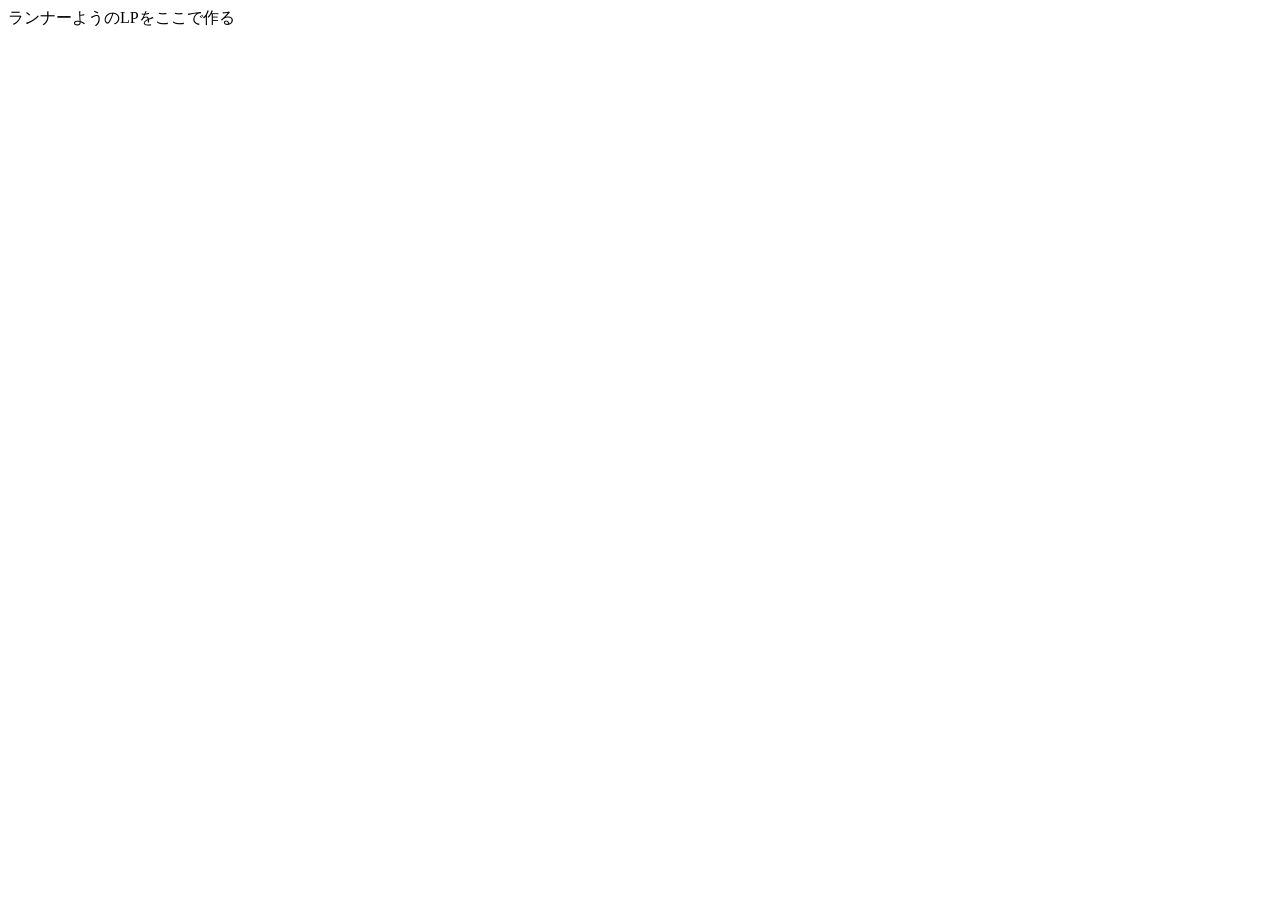
==== runner/normal/index.html @ cf2f813e "とりあえずLPをアップするためのpush" ====
<!DOCTYPE html>
<html lang="en">
<head>
    <meta charset="UTF-8">
    <meta name="viewport" content="width=device-width, initial-scale=1.0">
    <title>Document</title>
</head>
<body>
    ランナーようのLPをここで作る
</body>
</html>
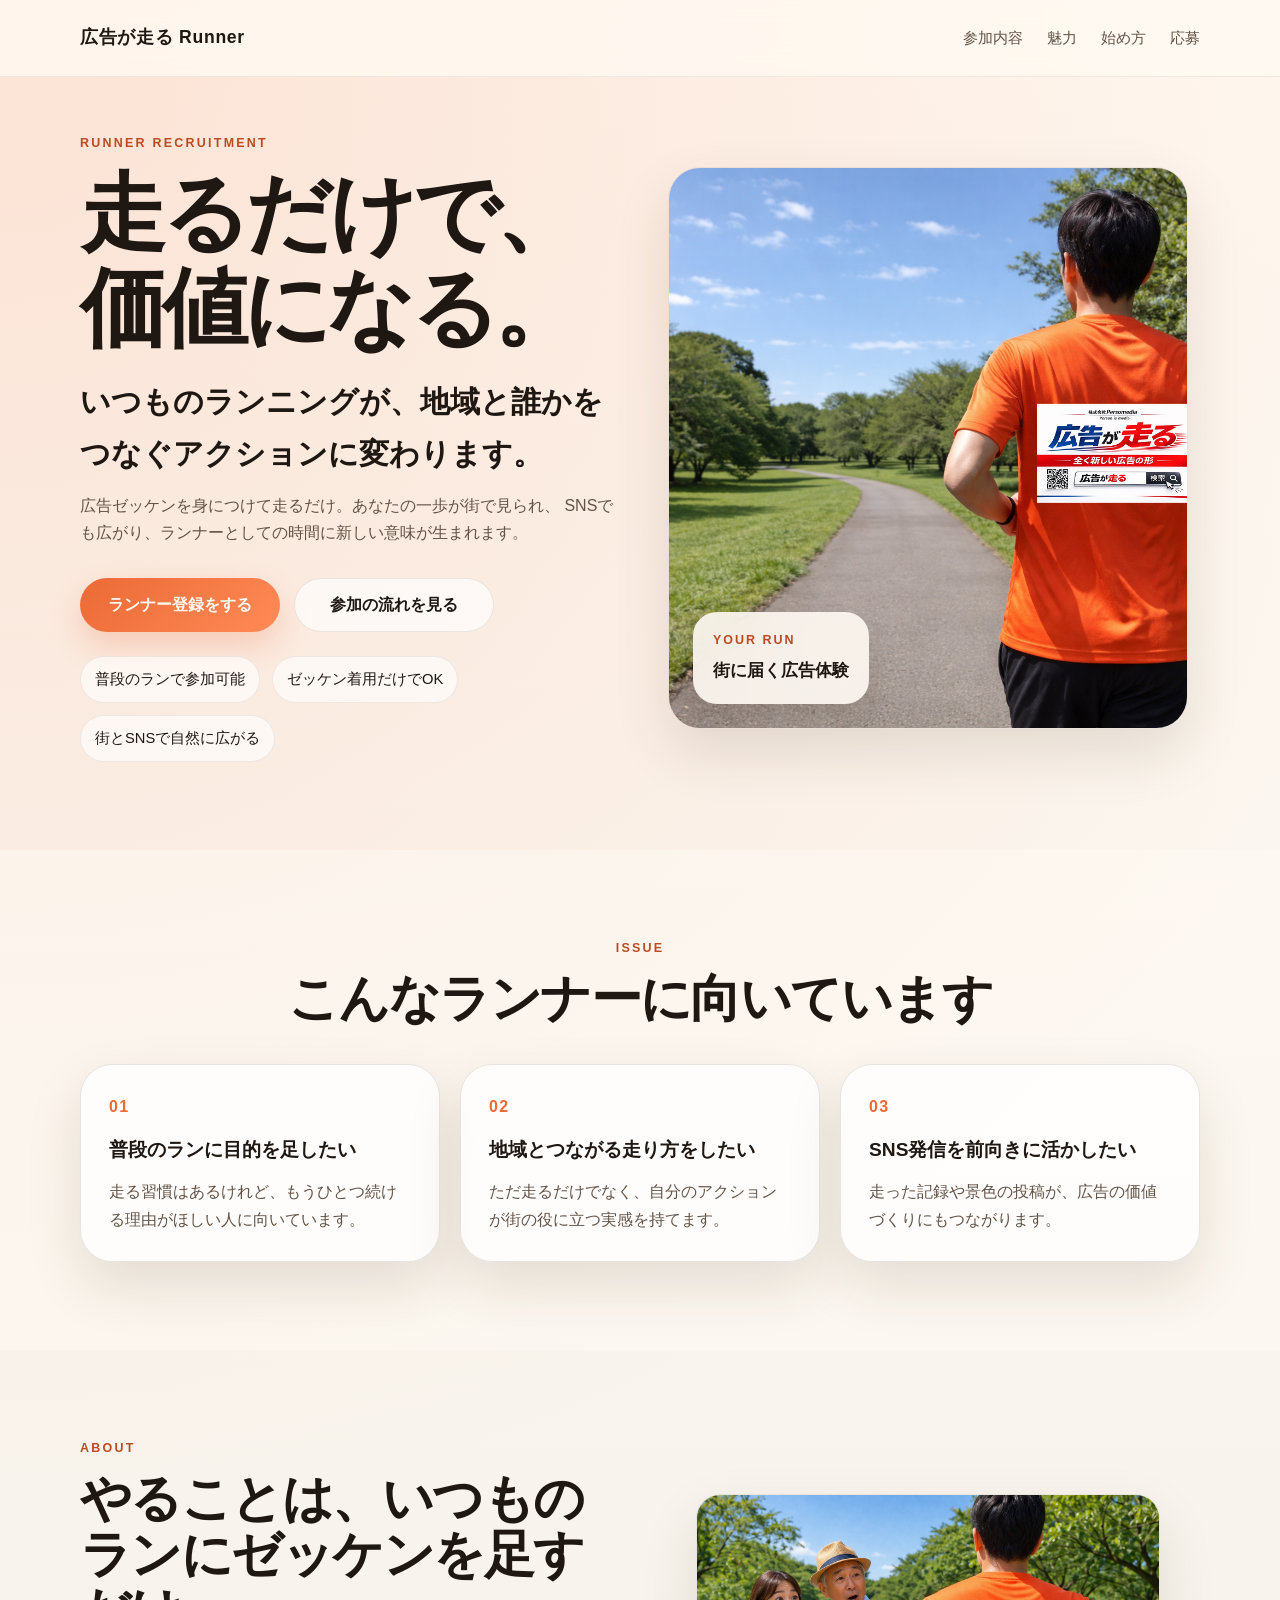
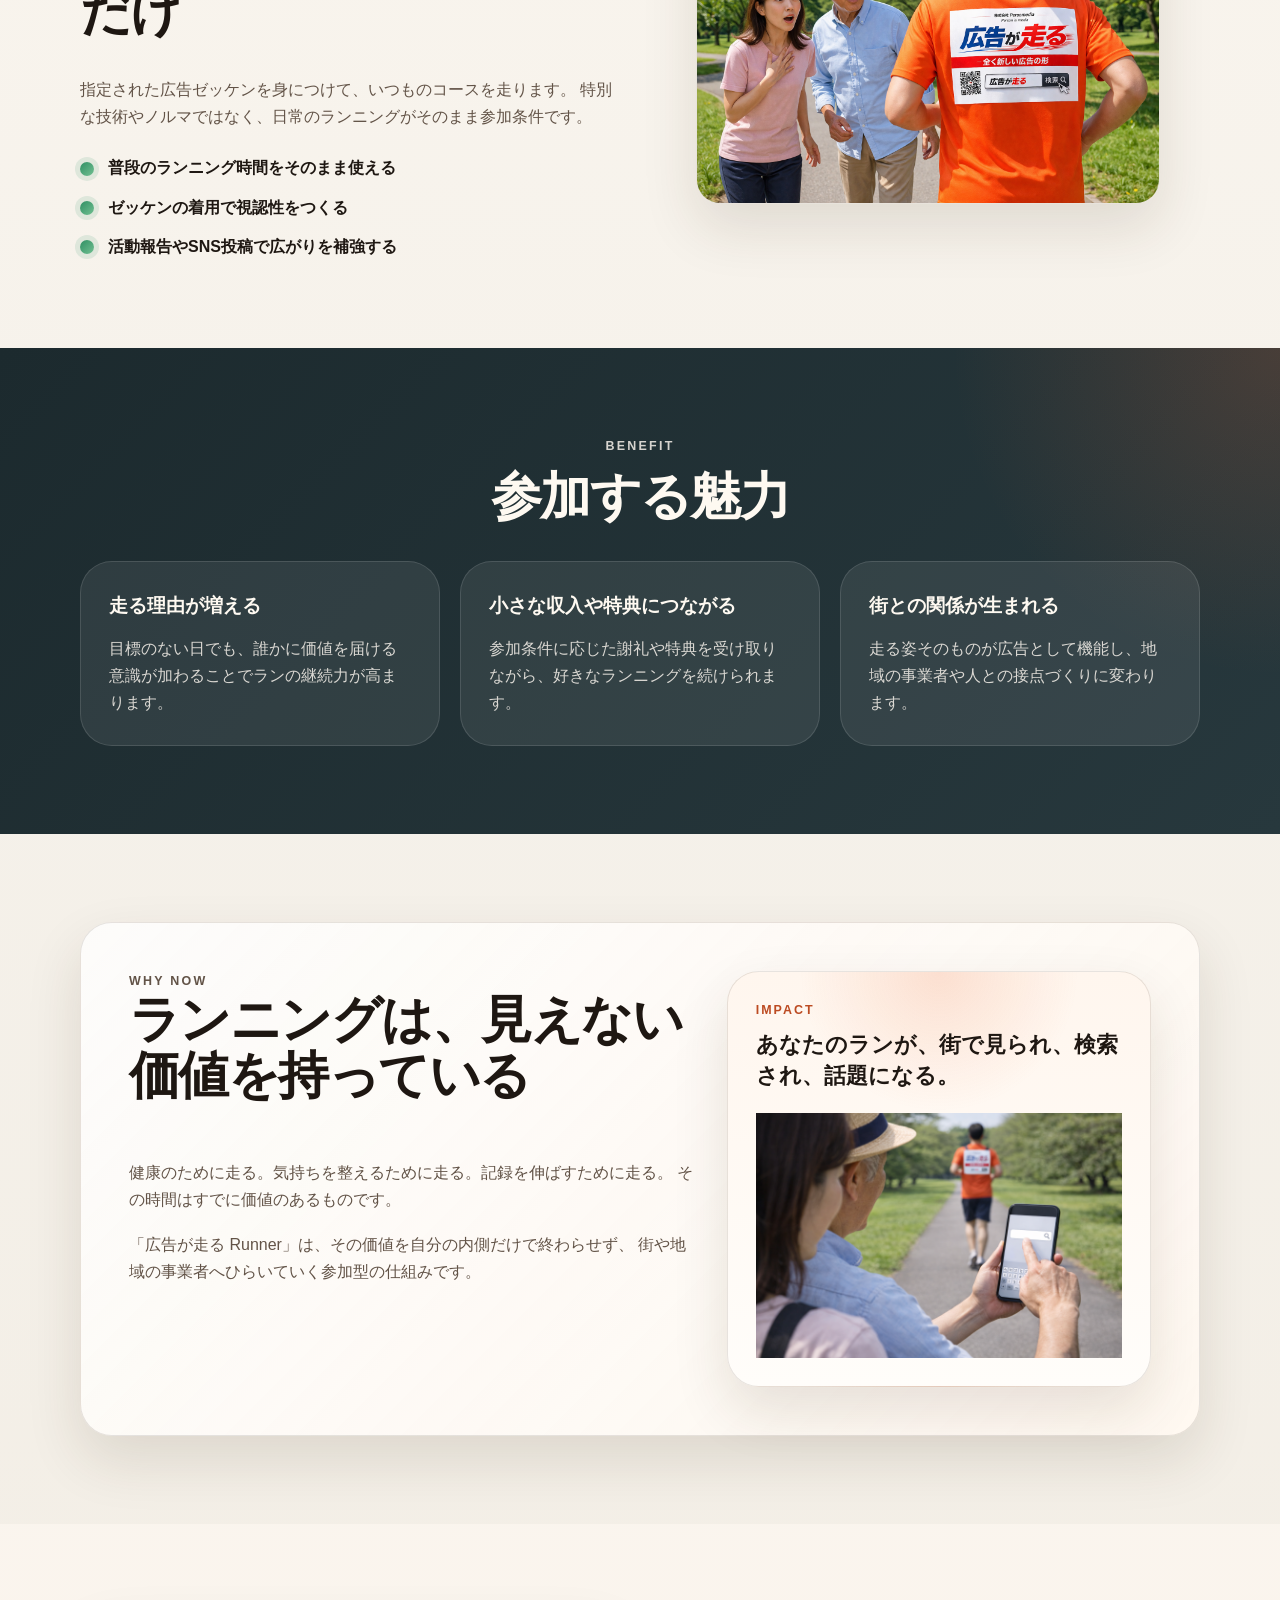
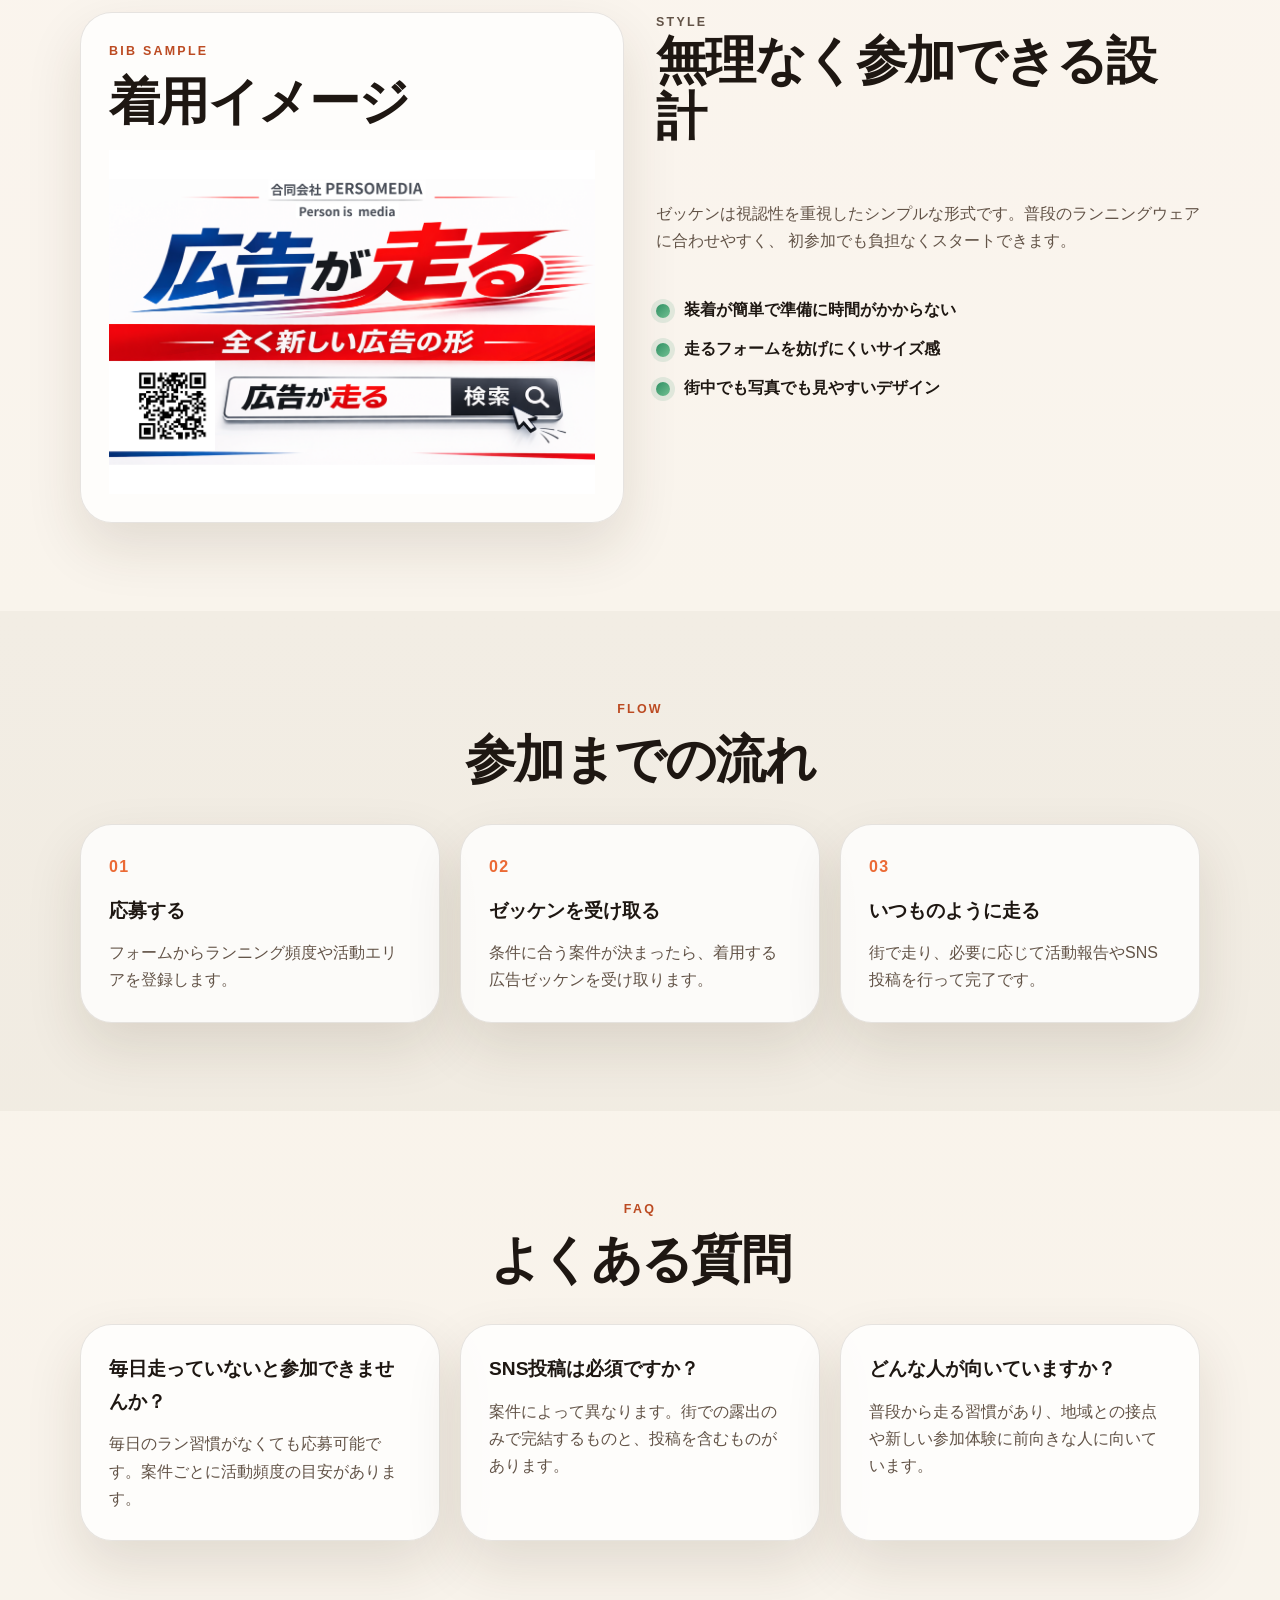
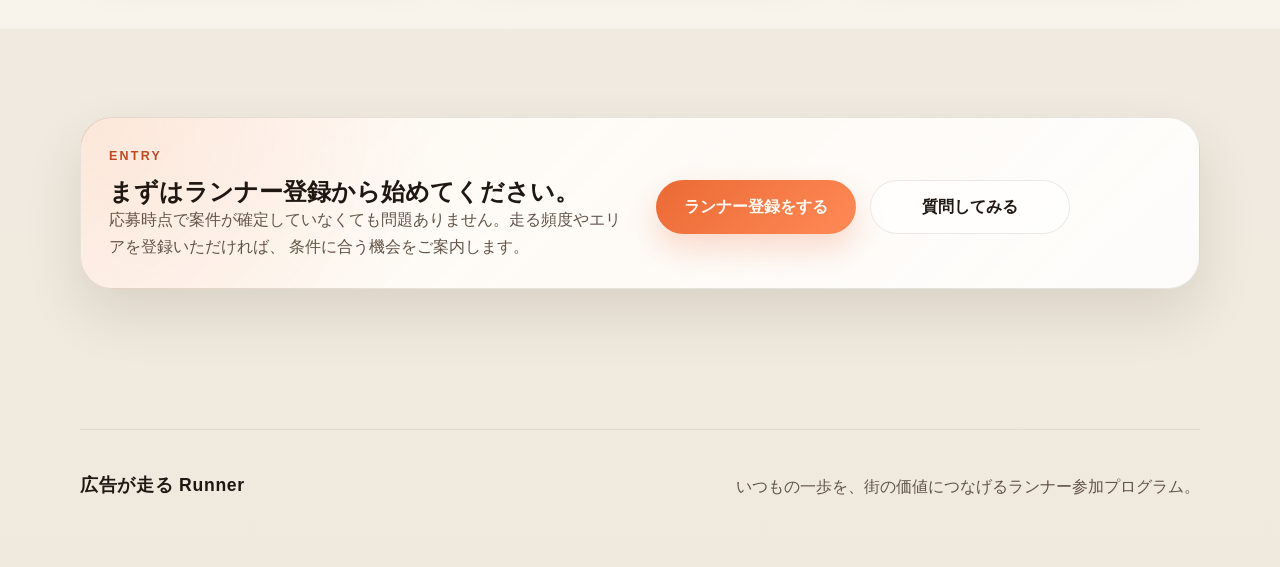
==== commit 8b822c49: "update" ====
--- a/runner/normal/index.html
+++ b/runner/normal/index.html
@@ -1,11 +1,278 @@
 <!DOCTYPE html>
-<html lang="en">
-<head>
-    <meta charset="UTF-8">
-    <meta name="viewport" content="width=device-width, initial-scale=1.0">
-    <title>Document</title>
-</head>
-<body>
-    ランナーようのLPをここで作る
-</body>
-</html>+<html lang="ja">
+  <head>
+    <meta charset="UTF-8" />
+    <meta name="robots" content="noindex" />
+    <meta name="viewport" content="width=device-width, initial-scale=1.0" />
+    <title>広告が走る Runner | 走るだけで価値になる</title>
+    <meta
+      name="description"
+      content="いつものランニングに広告価値をのせる、ランナー向け参加LP。ゼッケンをつけて走り、街とSNSで価値を届ける新しい参加スタイルです。"
+    />
+    <link rel="stylesheet" href="style.css" />
+  </head>
+  <body>
+    <header class="site-header">
+      <div class="container header-inner">
+        <a class="brand" href="#top">広告が走る Runner</a>
+        <nav class="header-nav">
+          <a href="#about">参加内容</a>
+          <a href="#benefit">魅力</a>
+          <a href="#flow">始め方</a>
+          <a href="#entry">応募</a>
+        </nav>
+      </div>
+    </header>
+
+    <main id="top">
+      <section class="hero section">
+        <div class="container hero-grid">
+          <div class="hero-copy">
+            <p class="eyebrow">Runner Recruitment</p>
+            <h1>走るだけで、<br />価値になる。</h1>
+            <p class="hero-lead">
+              いつものランニングが、地域と誰かをつなぐアクションに変わります。
+            </p>
+            <p class="hero-description">
+              広告ゼッケンを身につけて走るだけ。あなたの一歩が街で見られ、
+              SNSでも広がり、ランナーとしての時間に新しい意味が生まれます。
+            </p>
+            <div class="hero-actions">
+              <a class="button button-primary" href="#entry">ランナー登録をする</a>
+              <a class="button button-secondary" href="#flow">参加の流れを見る</a>
+            </div>
+            <ul class="hero-points">
+              <li>普段のランで参加可能</li>
+              <li>ゼッケン着用だけでOK</li>
+              <li>街とSNSで自然に広がる</li>
+            </ul>
+          </div>
+
+          <div class="hero-visual">
+            <div class="hero-photo-card">
+              <img
+                class="hero-photo-main"
+                src="image/mv_first.jpg"
+                alt="広告ゼッケンを付けて走るランナー"
+              />
+              <div class="hero-badge">
+                <p class="hero-badge-label">Your Run</p>
+                <p class="hero-badge-value">街に届く広告体験</p>
+              </div>
+            </div>
+          </div>
+        </div>
+      </section>
+
+      <section class="section section-muted">
+        <div class="container">
+          <div class="section-heading">
+            <p class="eyebrow">Issue</p>
+            <h2>こんなランナーに向いています</h2>
+          </div>
+          <div class="card-grid three">
+            <article class="card issue-card">
+              <span class="issue-number">01</span>
+              <h3>普段のランに目的を足したい</h3>
+              <p>走る習慣はあるけれど、もうひとつ続ける理由がほしい人に向いています。</p>
+            </article>
+            <article class="card issue-card">
+              <span class="issue-number">02</span>
+              <h3>地域とつながる走り方をしたい</h3>
+              <p>ただ走るだけでなく、自分のアクションが街の役に立つ実感を持てます。</p>
+            </article>
+            <article class="card issue-card">
+              <span class="issue-number">03</span>
+              <h3>SNS発信を前向きに活かしたい</h3>
+              <p>走った記録や景色の投稿が、広告の価値づくりにもつながります。</p>
+            </article>
+          </div>
+        </div>
+      </section>
+
+      <section id="about" class="section">
+        <div class="container split-grid">
+          <div>
+            <div class="section-heading left">
+              <p class="eyebrow">About</p>
+              <h2>やることは、いつものランにゼッケンを足すだけ</h2>
+            </div>
+            <p class="body-copy">
+              指定された広告ゼッケンを身につけて、いつものコースを走ります。
+              特別な技術やノルマではなく、日常のランニングがそのまま参加条件です。
+            </p>
+            <ul class="check-list">
+              <li>普段のランニング時間をそのまま使える</li>
+              <li>ゼッケンの着用で視認性をつくる</li>
+              <li>活動報告やSNS投稿で広がりを補強する</li>
+            </ul>
+          </div>
+          <figure class="section-visual">
+            <img
+              src="image/second.png"
+              alt="広告ゼッケンを付けたランナーが街を走る様子"
+            />
+          </figure>
+        </div>
+      </section>
+
+      <section id="benefit" class="section section-dark">
+        <div class="container">
+          <div class="section-heading">
+            <p class="eyebrow">Benefit</p>
+            <h2>参加する魅力</h2>
+          </div>
+          <div class="card-grid three">
+            <article class="card feature-card">
+              <h3>走る理由が増える</h3>
+              <p>
+                目標のない日でも、誰かに価値を届ける意識が加わることでランの継続力が高まります。
+              </p>
+            </article>
+            <article class="card feature-card">
+              <h3>小さな収入や特典につながる</h3>
+              <p>
+                参加条件に応じた謝礼や特典を受け取りながら、好きなランニングを続けられます。
+              </p>
+            </article>
+            <article class="card feature-card">
+              <h3>街との関係が生まれる</h3>
+              <p>
+                走る姿そのものが広告として機能し、地域の事業者や人との接点づくりに変わります。
+              </p>
+            </article>
+          </div>
+        </div>
+      </section>
+
+      <section class="section">
+        <div class="container story-block">
+          <div class="story-copy">
+            <div class="section-heading left">
+              <p class="eyebrow">Why Now</p>
+              <h2>ランニングは、見えない価値を持っている</h2>
+            </div>
+            <p>
+              健康のために走る。気持ちを整えるために走る。記録を伸ばすために走る。
+              その時間はすでに価値のあるものです。
+            </p>
+            <p>
+              「広告が走る Runner」は、その価値を自分の内側だけで終わらせず、
+              街や地域の事業者へひらいていく参加型の仕組みです。
+            </p>
+          </div>
+          <div class="impact-card card">
+            <p class="impact-label">Impact</p>
+            <p class="impact-copy">あなたのランが、街で見られ、検索され、話題になる。</p>
+            <img
+              class="impact-image"
+              src="image/serch.png"
+              alt="ランナー広告を見て検索するイメージ"
+            />
+          </div>
+        </div>
+      </section>
+
+      <section class="section section-muted">
+        <div class="container split-grid align-start">
+          <div class="card bib-card">
+            <div class="section-heading left compact-heading">
+              <p class="eyebrow">Bib Sample</p>
+              <h2>着用イメージ</h2>
+            </div>
+            <img src="image/zekken.png" alt="広告ゼッケンのサンプル画像" />
+          </div>
+
+          <div class="detail-panel">
+            <div class="section-heading left">
+              <p class="eyebrow">Style</p>
+              <h2>無理なく参加できる設計</h2>
+            </div>
+            <p class="body-copy">
+              ゼッケンは視認性を重視したシンプルな形式です。普段のランニングウェアに合わせやすく、
+              初参加でも負担なくスタートできます。
+            </p>
+            <ul class="check-list">
+              <li>装着が簡単で準備に時間がかからない</li>
+              <li>走るフォームを妨げにくいサイズ感</li>
+              <li>街中でも写真でも見やすいデザイン</li>
+            </ul>
+          </div>
+        </div>
+      </section>
+
+      <section id="flow" class="section">
+        <div class="container">
+          <div class="section-heading">
+            <p class="eyebrow">Flow</p>
+            <h2>参加までの流れ</h2>
+          </div>
+          <div class="card-grid three">
+            <article class="card step-card">
+              <span class="step-number">01</span>
+              <h3>応募する</h3>
+              <p>フォームからランニング頻度や活動エリアを登録します。</p>
+            </article>
+            <article class="card step-card">
+              <span class="step-number">02</span>
+              <h3>ゼッケンを受け取る</h3>
+              <p>条件に合う案件が決まったら、着用する広告ゼッケンを受け取ります。</p>
+            </article>
+            <article class="card step-card">
+              <span class="step-number">03</span>
+              <h3>いつものように走る</h3>
+              <p>街で走り、必要に応じて活動報告やSNS投稿を行って完了です。</p>
+            </article>
+          </div>
+        </div>
+      </section>
+
+      <section class="section section-muted">
+        <div class="container">
+          <div class="section-heading">
+            <p class="eyebrow">FAQ</p>
+            <h2>よくある質問</h2>
+          </div>
+          <div class="faq-list">
+            <article class="card faq-item">
+              <h3>毎日走っていないと参加できませんか？</h3>
+              <p>毎日のラン習慣がなくても応募可能です。案件ごとに活動頻度の目安があります。</p>
+            </article>
+            <article class="card faq-item">
+              <h3>SNS投稿は必須ですか？</h3>
+              <p>案件によって異なります。街での露出のみで完結するものと、投稿を含むものがあります。</p>
+            </article>
+            <article class="card faq-item">
+              <h3>どんな人が向いていますか？</h3>
+              <p>普段から走る習慣があり、地域との接点や新しい参加体験に前向きな人に向いています。</p>
+            </article>
+          </div>
+        </div>
+      </section>
+
+      <section id="entry" class="section cta-section">
+        <div class="container cta-panel">
+          <div>
+            <p class="eyebrow">Entry</p>
+            <h2>まずはランナー登録から始めてください。</h2>
+            <p class="contact-copy">
+              応募時点で案件が確定していなくても問題ありません。走る頻度やエリアを登録いただければ、
+              条件に合う機会をご案内します。
+            </p>
+          </div>
+          <div class="contact-actions">
+            <a class="button button-primary" href="mailto:info@example.com">ランナー登録をする</a>
+            <a class="button button-secondary" href="mailto:info@example.com">質問してみる</a>
+          </div>
+        </div>
+      </section>
+    </main>
+
+    <footer class="site-footer">
+      <div class="container footer-inner">
+        <p class="footer-brand">広告が走る Runner</p>
+        <p class="footer-copy">いつもの一歩を、街の価値につなげるランナー参加プログラム。</p>
+      </div>
+    </footer>
+  </body>
+</html>
--- a/runner/normal/style.css
+++ b/runner/normal/style.css
@@ -0,0 +1,538 @@
+:root {
+  --bg: #f5f1ea;
+  --bg-soft: #fffaf3;
+  --surface: rgba(255, 255, 255, 0.78);
+  --surface-strong: #fffdf9;
+  --line: rgba(60, 44, 28, 0.12);
+  --text: #1e1712;
+  --muted: #625347;
+  --accent: #eb6a35;
+  --accent-deep: #bc4b22;
+  --accent-soft: #ffe2d1;
+  --dark: #1c2a2e;
+  --dark-soft: #27383d;
+  --success: #2f8f63;
+  --shadow: 0 24px 56px rgba(58, 40, 16, 0.12);
+  --radius-xl: 32px;
+  --radius-lg: 24px;
+  --radius-md: 18px;
+}
+
+*,
+*::before,
+*::after {
+  box-sizing: border-box;
+}
+
+html {
+  scroll-behavior: smooth;
+}
+
+body {
+  margin: 0;
+  font-family: "Hiragino Sans", "Yu Gothic", "YuGothic", sans-serif;
+  color: var(--text);
+  line-height: 1.7;
+  background:
+    radial-gradient(circle at top left, rgba(235, 106, 53, 0.16), transparent 28%),
+    linear-gradient(180deg, #fffaf3 0%, #f5f1ea 42%, #efe9de 100%);
+}
+
+a {
+  color: inherit;
+  text-decoration: none;
+}
+
+img {
+  display: block;
+  max-width: 100%;
+}
+
+.container {
+  width: min(1120px, calc(100% - 40px));
+  margin: 0 auto;
+}
+
+.section {
+  padding: 88px 0;
+}
+
+.section-muted {
+  background: rgba(255, 250, 243, 0.58);
+}
+
+.section-dark {
+  color: #fef9f1;
+  background:
+    radial-gradient(circle at top right, rgba(235, 106, 53, 0.18), transparent 24%),
+    linear-gradient(135deg, var(--dark) 0%, var(--dark-soft) 100%);
+}
+
+.site-header {
+  position: sticky;
+  top: 0;
+  z-index: 10;
+  backdrop-filter: blur(16px);
+  background: rgba(255, 250, 243, 0.78);
+  border-bottom: 1px solid rgba(60, 44, 28, 0.08);
+}
+
+.header-inner,
+.hero-grid,
+.split-grid,
+.story-block,
+.cta-panel,
+.footer-inner {
+  display: grid;
+  gap: 32px;
+}
+
+.header-inner {
+  grid-template-columns: auto 1fr;
+  align-items: center;
+  min-height: 76px;
+}
+
+.brand,
+.footer-brand {
+  font-size: 1.1rem;
+  font-weight: 800;
+  letter-spacing: 0.04em;
+}
+
+.header-nav {
+  display: flex;
+  justify-content: flex-end;
+  flex-wrap: wrap;
+  gap: 24px;
+}
+
+.header-nav a {
+  color: var(--muted);
+  font-size: 0.95rem;
+}
+
+.hero {
+  padding-top: 56px;
+}
+
+.hero-grid,
+.split-grid,
+.cta-panel {
+  grid-template-columns: repeat(2, minmax(0, 1fr));
+  align-items: center;
+}
+
+.hero-copy h1,
+.section-heading h2,
+.cta-panel h2 {
+  margin: 0;
+  line-height: 1.1;
+}
+
+.hero-copy h1 {
+  font-size: clamp(3rem, 8vw, 5.4rem);
+  letter-spacing: -0.05em;
+}
+
+.eyebrow {
+  margin: 0 0 12px;
+  font-size: 0.78rem;
+  font-weight: 800;
+  letter-spacing: 0.18em;
+  text-transform: uppercase;
+  color: var(--accent-deep);
+}
+
+.section-dark .eyebrow,
+.section-dark .feature-card p {
+  color: rgba(255, 249, 241, 0.82);
+}
+
+.hero-lead {
+  margin: 20px 0 12px;
+  font-size: clamp(1.35rem, 2.4vw, 1.9rem);
+  font-weight: 700;
+}
+
+.hero-description,
+.body-copy,
+.contact-copy,
+.issue-card p,
+.feature-card p,
+.step-card p,
+.faq-item p,
+.story-copy p,
+.detail-panel p {
+  margin: 0;
+  color: var(--muted);
+}
+
+.hero-actions,
+.contact-actions {
+  display: flex;
+  flex-wrap: wrap;
+  gap: 14px;
+  margin: 32px 0 24px;
+}
+
+.button {
+  display: inline-flex;
+  align-items: center;
+  justify-content: center;
+  min-width: 200px;
+  min-height: 54px;
+  padding: 0 24px;
+  border-radius: 999px;
+  font-weight: 800;
+  transition: transform 0.2s ease, box-shadow 0.2s ease;
+}
+
+.button:hover {
+  transform: translateY(-2px);
+}
+
+.button-primary {
+  color: #fff9f4;
+  background: linear-gradient(135deg, var(--accent) 0%, #ff8a56 100%);
+  box-shadow: 0 14px 32px rgba(235, 106, 53, 0.24);
+}
+
+.button-secondary {
+  background: rgba(255, 255, 255, 0.66);
+  border: 1px solid rgba(60, 44, 28, 0.1);
+}
+
+.hero-points,
+.check-list {
+  margin: 0;
+  padding: 0;
+  list-style: none;
+}
+
+.hero-points {
+  display: flex;
+  flex-wrap: wrap;
+  gap: 12px;
+}
+
+.hero-points li {
+  padding: 10px 14px;
+  border-radius: 999px;
+  background: rgba(255, 255, 255, 0.62);
+  border: 1px solid rgba(60, 44, 28, 0.08);
+  font-size: 0.92rem;
+}
+
+.hero-visual {
+  display: flex;
+  justify-content: center;
+}
+
+.hero-photo-card,
+.card,
+.story-block,
+.cta-panel {
+  border-radius: var(--radius-xl);
+}
+
+.hero-photo-card {
+  position: relative;
+  width: min(100%, 520px);
+  min-height: 560px;
+  overflow: hidden;
+  box-shadow: var(--shadow);
+  border: 1px solid rgba(60, 44, 28, 0.08);
+}
+
+.hero-photo-main {
+  width: 100%;
+  height: 100%;
+  min-height: 560px;
+  object-fit: cover;
+}
+
+.hero-badge {
+  position: absolute;
+  left: 24px;
+  bottom: 24px;
+  max-width: 280px;
+  padding: 18px 20px;
+  border-radius: 24px;
+  background: rgba(255, 250, 243, 0.9);
+  backdrop-filter: blur(12px);
+  box-shadow: 0 16px 30px rgba(58, 40, 16, 0.15);
+}
+
+.hero-badge-label,
+.hero-badge-value,
+.impact-label,
+.impact-copy {
+  margin: 0;
+}
+
+.hero-badge-label,
+.impact-label {
+  font-size: 0.78rem;
+  font-weight: 800;
+  letter-spacing: 0.16em;
+  text-transform: uppercase;
+  color: var(--accent-deep);
+}
+
+.hero-badge-value {
+  margin-top: 6px;
+  font-size: 1.05rem;
+  font-weight: 800;
+}
+
+.section-heading {
+  margin-bottom: 36px;
+  text-align: center;
+}
+
+.section-heading.left {
+  text-align: left;
+}
+
+.compact-heading {
+  margin-bottom: 20px;
+}
+
+.section-heading h2 {
+  font-size: clamp(2rem, 4vw, 3.3rem);
+  letter-spacing: -0.03em;
+}
+
+.card-grid,
+.faq-list {
+  display: grid;
+  gap: 20px;
+}
+
+.card-grid.three {
+  grid-template-columns: repeat(3, minmax(0, 1fr));
+}
+
+.card,
+.cta-panel {
+  padding: 28px;
+  background: var(--surface);
+  border: 1px solid var(--line);
+  box-shadow: var(--shadow);
+}
+
+.issue-number,
+.step-number {
+  display: inline-block;
+  margin-bottom: 14px;
+  color: var(--accent);
+  font-weight: 900;
+  letter-spacing: 0.08em;
+}
+
+.issue-card h3,
+.feature-card h3,
+.step-card h3,
+.faq-item h3 {
+  margin: 0 0 12px;
+  font-size: 1.2rem;
+}
+
+.section-visual {
+  overflow: hidden;
+  border-radius: 24px;
+  box-shadow: var(--shadow);
+  border: 1px solid rgba(60, 44, 28, 0.08);
+}
+
+.section-visual img,
+.impact-image,
+.bib-card img {
+  width: 100%;
+}
+
+.check-list {
+  display: grid;
+  gap: 12px;
+  margin-top: 24px;
+}
+
+.check-list li {
+  position: relative;
+  padding-left: 28px;
+  font-weight: 700;
+}
+
+.check-list li::before {
+  content: "";
+  position: absolute;
+  top: 0.48em;
+  left: 0;
+  width: 14px;
+  height: 14px;
+  border-radius: 50%;
+  background: linear-gradient(135deg, var(--success) 0%, #72c092 100%);
+  box-shadow: 0 0 0 5px rgba(47, 143, 99, 0.12);
+}
+
+.feature-card {
+  min-height: 100%;
+  background: rgba(255, 255, 255, 0.08);
+  border-color: rgba(255, 255, 255, 0.12);
+  box-shadow: none;
+}
+
+.story-block {
+  grid-template-columns: 1.2fr 0.9fr;
+  align-items: start;
+  padding: 48px;
+  background: linear-gradient(135deg, rgba(255, 255, 255, 0.78) 0%, rgba(255, 248, 241, 0.96) 100%);
+  border: 1px solid var(--line);
+  box-shadow: var(--shadow);
+}
+
+.story-copy {
+  display: grid;
+  gap: 18px;
+}
+
+.impact-card {
+  background:
+    radial-gradient(circle at top, rgba(235, 106, 53, 0.16), transparent 30%),
+    linear-gradient(180deg, #fff6ee 0%, #fffdfa 100%);
+}
+
+.impact-copy {
+  margin-top: 8px;
+  margin-bottom: 22px;
+  font-size: 1.35rem;
+  font-weight: 800;
+  line-height: 1.45;
+}
+
+.align-start {
+  align-items: start;
+}
+
+.detail-panel {
+  display: grid;
+  gap: 18px;
+}
+
+.step-card,
+.faq-item {
+  min-height: 100%;
+}
+
+.faq-list {
+  grid-template-columns: repeat(3, minmax(0, 1fr));
+}
+
+.cta-section {
+  padding-bottom: 112px;
+}
+
+.cta-panel {
+  align-items: center;
+  background:
+    radial-gradient(circle at top left, rgba(235, 106, 53, 0.14), transparent 32%),
+    linear-gradient(135deg, rgba(255, 250, 243, 0.96) 0%, rgba(255, 255, 255, 0.86) 100%);
+}
+
+.site-footer {
+  padding: 28px 0 48px;
+}
+
+.footer-inner {
+  grid-template-columns: auto 1fr;
+  align-items: center;
+  border-top: 1px solid rgba(60, 44, 28, 0.08);
+  padding-top: 24px;
+}
+
+.footer-copy {
+  margin: 0;
+  text-align: right;
+  color: var(--muted);
+}
+
+@media (max-width: 960px) {
+  .hero-grid,
+  .split-grid,
+  .story-block,
+  .cta-panel,
+  .card-grid.three,
+  .faq-list {
+    grid-template-columns: 1fr;
+  }
+
+  .hero {
+    padding-top: 36px;
+  }
+
+  .hero-photo-card,
+  .hero-photo-main {
+    min-height: 480px;
+  }
+
+  .story-block {
+    padding: 32px 24px;
+  }
+
+  .footer-inner {
+    grid-template-columns: 1fr;
+    gap: 8px;
+  }
+
+  .footer-copy {
+    text-align: left;
+  }
+}
+
+@media (max-width: 680px) {
+  .section {
+    padding: 72px 0;
+  }
+
+  .container {
+    width: min(100% - 24px, 1120px);
+  }
+
+  .header-inner {
+    grid-template-columns: 1fr;
+    gap: 12px;
+    padding: 14px 0;
+  }
+
+  .header-nav {
+    justify-content: flex-start;
+    gap: 18px;
+  }
+
+  .button {
+    width: 100%;
+  }
+
+  .hero-points {
+    display: grid;
+  }
+
+  .hero-photo-card,
+  .hero-photo-main {
+    min-height: 420px;
+  }
+
+  .hero-badge {
+    left: 16px;
+    right: 16px;
+    bottom: 16px;
+    max-width: none;
+  }
+
+  .card,
+  .story-block,
+  .cta-panel {
+    padding: 24px;
+  }
+}
